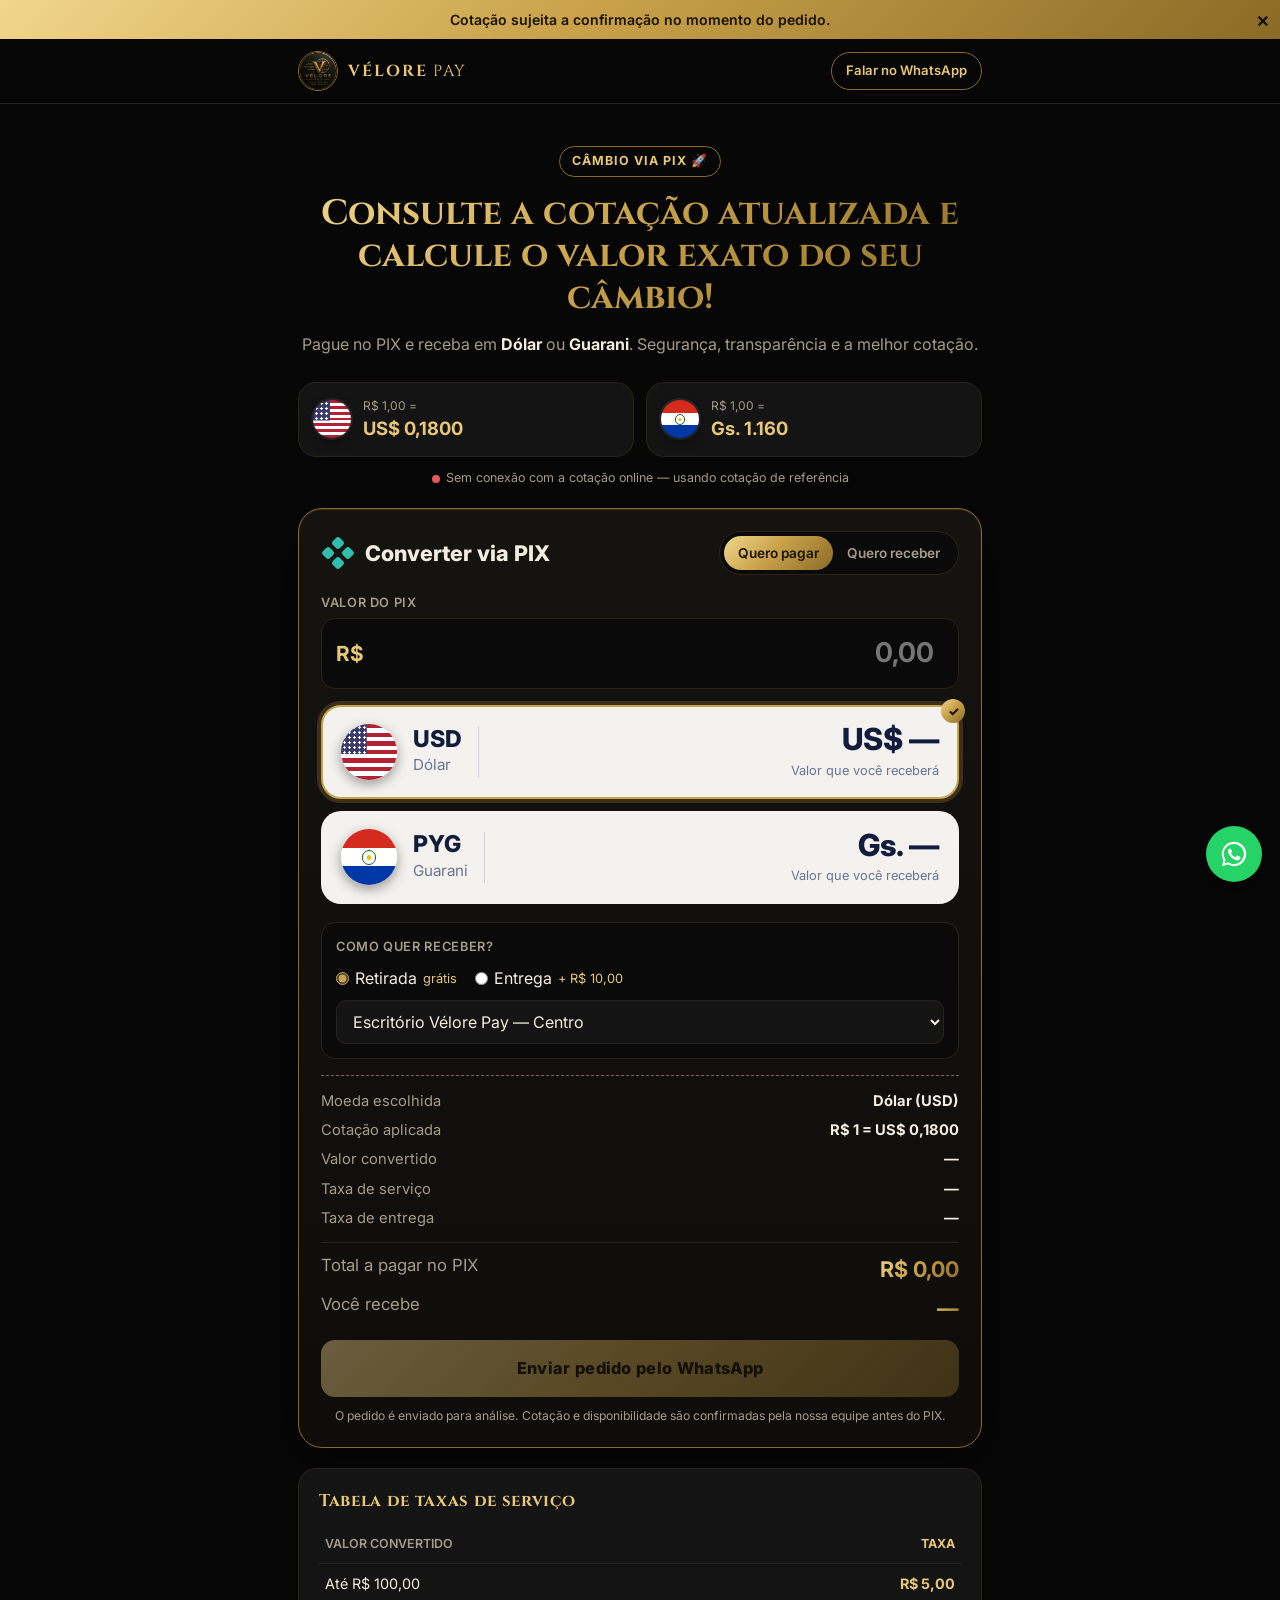
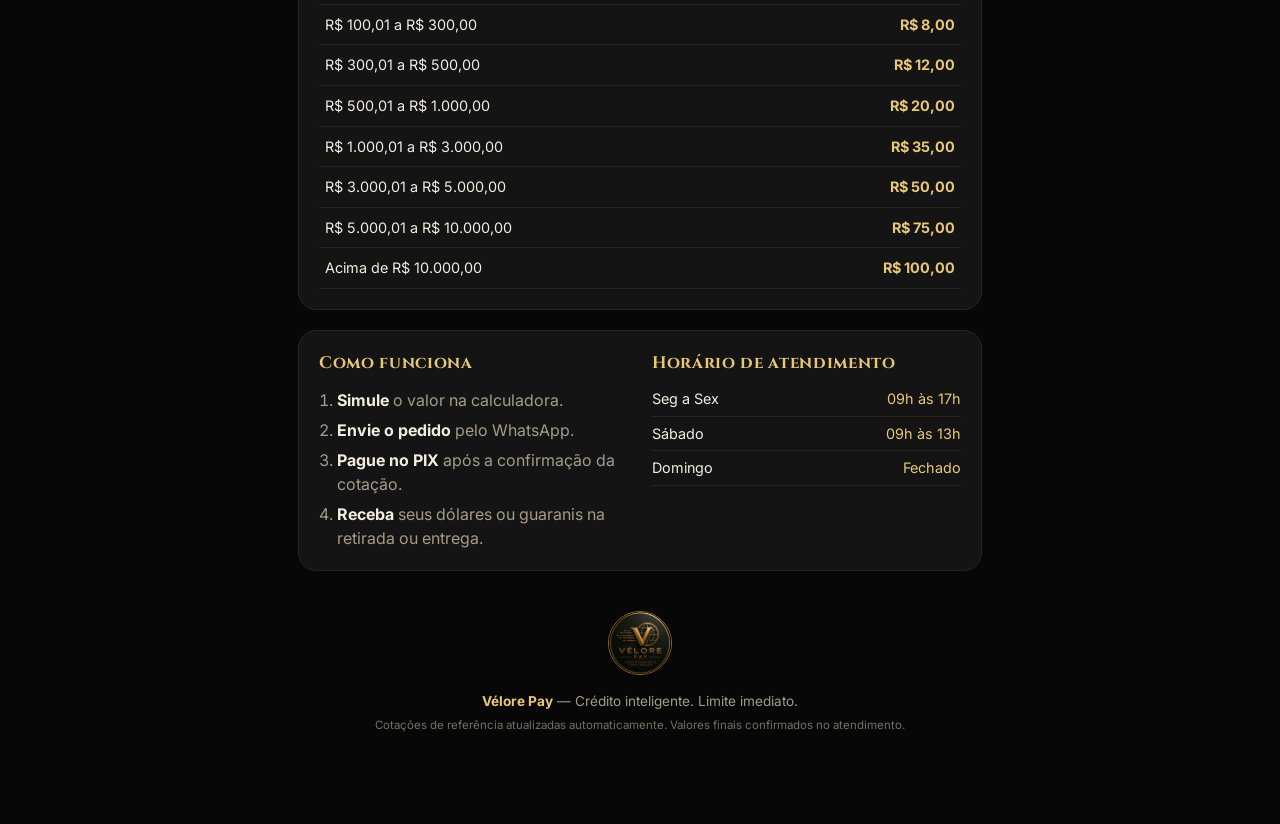
==== index.html @ 11ceb11f "Site Vélore Pay: calculadora de câmbio via PIX (USD/PYG) com pedido pelo WhatsApp Co-Authored-By: Cl" ====
<!DOCTYPE html>
<html lang="pt-BR">
<head>
  <meta charset="UTF-8" />
  <meta name="viewport" content="width=device-width, initial-scale=1.0" />
  <title>Vélore Pay — Câmbio via PIX | Dólar e Guarani</title>
  <meta name="description" content="Consulte a cotação atualizada e calcule o valor exato do seu câmbio via PIX. Dólar (USD) e Guarani (PYG)." />
  <meta name="theme-color" content="#0a0a0a" />
  <meta property="og:title" content="Vélore Pay — Câmbio via PIX" />
  <meta property="og:description" content="Consulte a cotação atualizada e calcule o valor exato do seu câmbio!" />
  <meta property="og:image" content="assets/logo.jpg" />
  <link rel="icon" href="assets/icon-180.png" />
  <link rel="apple-touch-icon" href="assets/icon-180.png" />
  <link rel="preconnect" href="https://fonts.googleapis.com" />
  <link rel="preconnect" href="https://fonts.gstatic.com" crossorigin />
  <link href="https://fonts.googleapis.com/css2?family=Cinzel:wght@500;700&family=Inter:wght@400;500;600;700;800&display=swap" rel="stylesheet" />
  <link rel="stylesheet" href="styles.css" />
</head>
<body>
  <div id="aviso" class="aviso" hidden>
    <span id="avisoTexto"></span>
    <button class="aviso-x" aria-label="Fechar aviso" onclick="this.parentElement.hidden=true">×</button>
  </div>

  <header class="topo">
    <div class="wrap topo-in">
      <a class="marca" href="#">
        <img src="assets/logo.jpg" alt="Vélore Pay" />
        <span><strong>VÉLORE</strong> PAY</span>
      </a>
      <a class="btn-zap-mini" id="zapTopo" target="_blank" rel="noopener">Falar no WhatsApp</a>
    </div>
  </header>

  <main class="wrap">
    <section class="hero">
      <span class="tag">Câmbio via PIX 🚀</span>
      <h1>Consulte a cotação atualizada e calcule o valor exato do seu câmbio!</h1>
      <p>Pague no PIX e receba em <b>Dólar</b> ou <b>Guarani</b>. Segurança, transparência e a melhor cotação.</p>
    </section>

    <!-- COTAÇÃO DO DIA -->
    <section class="cotacoes">
      <div class="cot" data-moeda="USD">
        <div class="bandeira us"></div>
        <div>
          <small>R$ 1,00 =</small>
          <strong id="cotUSD">—</strong>
        </div>
      </div>
      <div class="cot" data-moeda="PYG">
        <div class="bandeira py"></div>
        <div>
          <small>R$ 1,00 =</small>
          <strong id="cotPYG">—</strong>
        </div>
      </div>
      <p class="atualizado"><span class="ponto" id="pontoStatus"></span><span id="statusCot">Buscando cotação…</span></p>
    </section>

    <!-- CALCULADORA -->
    <section class="calc">
      <div class="calc-head">
        <div class="pix-title">
          <svg viewBox="0 0 48 48" aria-hidden="true"><g fill="currentColor"><rect x="17" y="3" width="14" height="14" rx="4" transform="rotate(45 24 10)"/><rect x="31" y="17" width="14" height="14" rx="4" transform="rotate(45 38 24)"/><rect x="17" y="31" width="14" height="14" rx="4" transform="rotate(45 24 38)"/><rect x="3" y="17" width="14" height="14" rx="4" transform="rotate(45 10 24)"/></g></svg>
          <h2>Converter via PIX</h2>
        </div>
        <div class="modo" role="tablist">
          <button class="ativo" data-modo="pagar" role="tab">Quero pagar</button>
          <button data-modo="receber" role="tab">Quero receber</button>
        </div>
      </div>

      <!-- modo pagar: digita R$ -->
      <label class="campo" id="campoPagar">
        <span>Valor do PIX</span>
        <div class="input-moeda">
          <em>R$</em>
          <input id="valorBRL" inputmode="decimal" placeholder="0,00" autocomplete="off" />
        </div>
      </label>

      <!-- modo receber: escolhe moeda e digita valor estrangeiro -->
      <div class="campo" id="campoReceber" hidden>
        <span>Quanto você quer receber</span>
        <div class="input-moeda">
          <select id="moedaReceber" aria-label="Moeda">
            <option value="USD">US$</option>
            <option value="PYG">Gs.</option>
          </select>
          <input id="valorEstrangeiro" inputmode="decimal" placeholder="0" autocomplete="off" />
        </div>
        <small class="dica" id="dicaMultiplo"></small>
      </div>

      <div class="cards" id="cards">
        <button class="card-moeda selecionado" data-moeda="USD">
          <div class="bandeira us"></div>
          <div class="cm-nome"><b>USD</b><span>Dólar</span></div>
          <div class="cm-valor"><b id="outUSD">US$ —</b><span id="lblUSD">Valor que você receberá</span></div>
        </button>
        <button class="card-moeda" data-moeda="PYG">
          <div class="bandeira py"></div>
          <div class="cm-nome"><b>PYG</b><span>Guarani</span></div>
          <div class="cm-valor"><b id="outPYG">Gs. —</b><span id="lblPYG">Valor que você receberá</span></div>
        </button>
      </div>

      <div class="entrega">
        <span class="rot">Como quer receber?</span>
        <div class="opcoes">
          <label><input type="radio" name="entrega" value="retirada" checked /> Retirada <em>grátis</em></label>
          <label><input type="radio" name="entrega" value="entrega" /> Entrega <em id="lblTaxaEntrega"></em></label>
        </div>
        <select id="pontoRetirada" aria-label="Ponto de retirada"></select>
        <input id="endereco" placeholder="Endereço para entrega" hidden />
      </div>

      <div class="resumo" id="resumo">
        <div><span>Moeda escolhida</span><b id="rMoeda">—</b></div>
        <div><span>Cotação aplicada</span><b id="rCot">—</b></div>
        <div><span>Valor convertido</span><b id="rConv">—</b></div>
        <div><span>Taxa de serviço</span><b id="rTaxa">—</b></div>
        <div><span>Taxa de entrega</span><b id="rEnt">—</b></div>
        <div class="total"><span>Total a pagar no PIX</span><b id="rTotal">R$ 0,00</b></div>
        <div class="total receber"><span>Você recebe</span><b id="rRecebe">—</b></div>
      </div>

      <button class="btn-pedido" id="btnPedido" disabled>Enviar pedido pelo WhatsApp</button>
      <p class="obs">O pedido é enviado para análise. Cotação e disponibilidade são confirmadas pela nossa equipe antes do PIX.</p>
    </section>

    <!-- TAXAS -->
    <section class="bloco">
      <h3>Tabela de taxas de serviço</h3>
      <table class="tabela" id="tabelaTaxas"><thead><tr><th>Valor convertido</th><th>Taxa</th></tr></thead><tbody></tbody></table>
    </section>

    <section class="bloco duas">
      <div>
        <h3>Como funciona</h3>
        <ol class="passos">
          <li><b>Simule</b> o valor na calculadora.</li>
          <li><b>Envie o pedido</b> pelo WhatsApp.</li>
          <li><b>Pague no PIX</b> após a confirmação da cotação.</li>
          <li><b>Receba</b> seus dólares ou guaranis na retirada ou entrega.</li>
        </ol>
      </div>
      <div>
        <h3>Horário de atendimento</h3>
        <ul class="horarios" id="horarios"></ul>
      </div>
    </section>
  </main>

  <footer class="rodape">
    <img src="assets/logo.jpg" alt="" />
    <p><strong>Vélore Pay</strong> — <span id="slogan"></span></p>
    <p class="mini">Cotações de referência atualizadas automaticamente. Valores finais confirmados no atendimento.</p>
  </footer>

  <a class="zap-flutuante" id="zapFlut" target="_blank" rel="noopener" aria-label="WhatsApp">
    <svg viewBox="0 0 32 32"><path fill="currentColor" d="M16 3a13 13 0 0 0-11.2 19.6L3 29l6.6-1.7A13 13 0 1 0 16 3zm0 23.7c-2 0-4-.6-5.7-1.6l-.4-.2-3.9 1 1-3.8-.3-.4A10.7 10.7 0 1 1 16 26.7zm5.9-8c-.3-.2-1.9-1-2.2-1-.3-.2-.5-.2-.7.1l-1 1.3c-.2.2-.4.2-.7.1a8.8 8.8 0 0 1-4.4-3.8c-.3-.6.3-.5 1-1.7.1-.2 0-.4 0-.5l-1-2.4c-.3-.6-.5-.5-.7-.5h-.6c-.2 0-.6 0-.9.4-.3.3-1.1 1.1-1.1 2.7s1.2 3.2 1.3 3.4c.2.2 2.3 3.5 5.6 5 2.1.9 2.9 1 4 .8.6-.1 1.9-.8 2.2-1.5.3-.8.3-1.4.2-1.5l-.5-.3z"/></svg>
  </a>

  <!-- MODAL PEDIDO -->
  <div class="modal" id="modal" hidden>
    <div class="modal-box">
      <h3>Confirmar pedido</h3>
      <p class="aviso-modal">⚠️ O pedido é enviado para análise. A cotação e a disponibilidade só são garantidas após a confirmação da nossa equipe.</p>
      <label class="campo"><span>Seu nome</span><input id="nomeCliente" placeholder="Nome completo" /></label>
      <div class="modal-acoes">
        <button class="btn-sec" id="btnCancelar">Cancelar</button>
        <button class="btn-pedido" id="btnConfirmar">Enviar no WhatsApp</button>
      </div>
    </div>
  </div>

  <script src="config.js"></script>
  <script src="app.js"></script>
</body>
</html>
---- styles.css ----
[hidden]{display:none!important}
:root{
  --bg:#070707;--bg2:#0f0f0f;--card:#141414;--line:#2a2418;
  --gold:#c9a24a;--gold2:#e8c877;--gold3:#8a6a26;
  --txt:#f3ede0;--muted:#a59c88;--ok:#3ccf8e;--err:#e05a5a;
  --grad:linear-gradient(135deg,#f1d68b 0%,#c9a24a 45%,#8a6a26 100%);
  --r:18px;
}
*{box-sizing:border-box;margin:0;padding:0}
html{scroll-behavior:smooth}
body{font-family:Inter,system-ui,sans-serif;background:var(--bg);color:var(--txt);line-height:1.5;
  background-image:radial-gradient(900px 500px at 50% -10%,rgba(201,162,74,.16),transparent 60%);min-height:100vh}
.wrap{max-width:720px;margin:0 auto;padding:0 18px}
button{font:inherit;cursor:pointer}
input,select{font:inherit}

.aviso{background:var(--grad);color:#1a1205;font-weight:600;font-size:.88rem;text-align:center;padding:9px 40px;position:relative}
.aviso-x{position:absolute;right:10px;top:50%;transform:translateY(-50%);background:none;border:0;font-size:1.3rem;color:#1a1205}

.topo{position:sticky;top:0;z-index:20;background:rgba(7,7,7,.82);backdrop-filter:blur(10px);border-bottom:1px solid var(--line)}
.topo-in{display:flex;align-items:center;justify-content:space-between;height:64px}
.marca{display:flex;align-items:center;gap:10px;color:var(--gold2);text-decoration:none;font-family:Cinzel,serif;letter-spacing:.12em;font-size:1rem}
.marca img{width:40px;height:40px;border-radius:50%;border:1px solid var(--gold3)}
.btn-zap-mini{font-size:.82rem;font-weight:600;color:var(--gold2);border:1px solid var(--gold3);padding:8px 14px;border-radius:999px;text-decoration:none}
.btn-zap-mini:hover{background:rgba(201,162,74,.1)}

.hero{text-align:center;padding:42px 0 26px}
.tag{display:inline-block;font-size:.78rem;font-weight:700;letter-spacing:.08em;text-transform:uppercase;color:var(--gold2);border:1px solid var(--gold3);border-radius:999px;padding:5px 12px;margin-bottom:16px}
.hero h1{font-family:Cinzel,serif;font-weight:700;font-size:clamp(1.45rem,4.6vw,2.2rem);line-height:1.2;
  background:var(--grad);-webkit-background-clip:text;background-clip:text;color:transparent}
.hero p{color:var(--muted);margin-top:12px}
.hero b{color:var(--txt)}

.cotacoes{display:grid;grid-template-columns:1fr 1fr;gap:12px;margin-bottom:20px}
.cot{display:flex;align-items:center;gap:12px;background:var(--card);border:1px solid var(--line);border-radius:var(--r);padding:14px}
.cot small{color:var(--muted);font-size:.75rem;display:block}
.cot strong{font-size:1.15rem;color:var(--gold2)}
.cot .bandeira{width:38px;height:38px}
.atualizado{grid-column:1/-1;text-align:center;font-size:.78rem;color:var(--muted);display:flex;align-items:center;justify-content:center;gap:6px}
.ponto{width:8px;height:8px;border-radius:50%;background:var(--muted)}
.ponto.ok{background:var(--ok);box-shadow:0 0 8px var(--ok)}
.ponto.err{background:var(--err)}

/* bandeiras desenhadas em CSS */
.bandeira{flex:none;width:56px;height:56px;border-radius:50%;overflow:hidden;box-shadow:0 0 0 2px rgba(255,255,255,.08),0 4px 12px rgba(0,0,0,.4)}
.bandeira.us{background:
  linear-gradient(#3c3b6e,#3c3b6e) 0 0/46% 54% no-repeat,
  repeating-linear-gradient(#b22234 0 7.69%,#fff 7.69% 15.38%)}
.bandeira.us::before{content:"";display:block;width:46%;height:54%;
  background-image:radial-gradient(#fff 1px,transparent 1.3px);background-size:5px 5px;background-position:1px 1px}
.bandeira.py{background:linear-gradient(#d52b1e 0 33.3%,#fff 33.3% 66.6%,#0038a8 66.6%);position:relative}
.bandeira.py::after{content:"";position:absolute;inset:0;margin:auto;width:22%;height:22%;border-radius:50%;border:1.5px solid #1d5e2c;background:radial-gradient(#f5c400 25%,transparent 30%)}

.calc{background:linear-gradient(180deg,#151310,#0e0d0b);border:1px solid var(--gold3);border-radius:24px;padding:22px;box-shadow:0 20px 60px rgba(0,0,0,.5),inset 0 1px 0 rgba(232,200,119,.15)}
.calc-head{display:flex;flex-wrap:wrap;gap:14px;align-items:center;justify-content:space-between;margin-bottom:18px}
.pix-title{display:flex;align-items:center;gap:10px}
.pix-title svg{width:34px;height:34px;color:#32bcad}
.pix-title h2{font-size:1.35rem;font-weight:800}
.modo{display:flex;background:#0a0a0a;border:1px solid var(--line);border-radius:999px;padding:4px}
.modo button{border:0;background:none;color:var(--muted);padding:7px 14px;border-radius:999px;font-size:.85rem;font-weight:600}
.modo button.ativo{background:var(--grad);color:#1a1205}

.campo{display:block;margin-bottom:16px}
.campo>span{display:block;font-size:.8rem;color:var(--muted);margin-bottom:6px;font-weight:600;text-transform:uppercase;letter-spacing:.05em}
.input-moeda{display:flex;align-items:center;background:#0a0a0a;border:1.5px solid var(--line);border-radius:14px;padding:0 14px;transition:border-color .2s}
.input-moeda:focus-within{border-color:var(--gold)}
.input-moeda em,.input-moeda select{font-style:normal;color:var(--gold2);font-weight:700;font-size:1.3rem;background:none;border:0;outline:0}
.input-moeda select option{background:#111}
.input-moeda input{flex:1;min-width:0;background:none;border:0;outline:0;color:var(--txt);font-size:1.7rem;font-weight:700;padding:14px 10px;text-align:right}
.campo input:not(.input-moeda input){width:100%;background:#0a0a0a;border:1.5px solid var(--line);border-radius:12px;color:var(--txt);padding:12px 14px;outline:0}
.campo input:not(.input-moeda input):focus{border-color:var(--gold)}
.dica{display:block;margin-top:6px;color:var(--gold2);font-size:.78rem;min-height:1em}

.cards{display:grid;gap:12px;margin-bottom:18px}
.card-moeda{display:grid;grid-template-columns:auto auto 1fr;align-items:center;gap:16px;text-align:left;background:#f4f2ee;color:#121c3d;border:2px solid transparent;border-radius:20px;padding:16px 18px;transition:transform .15s,border-color .2s,box-shadow .2s;position:relative}
.card-moeda:hover{transform:translateY(-1px)}
.card-moeda.selecionado{border-color:var(--gold);box-shadow:0 0 0 4px rgba(201,162,74,.22)}
.card-moeda.selecionado::after{content:"✓";position:absolute;top:-8px;right:-8px;width:24px;height:24px;border-radius:50%;background:var(--grad);color:#1a1205;font-weight:800;font-size:.8rem;display:grid;place-items:center}
.cm-nome{padding-right:16px;border-right:1.5px solid #cfd4e2}
.cm-nome b{display:block;font-size:1.45rem;font-weight:800;line-height:1.1}
.cm-nome span{color:#6a7593;font-size:.95rem}
.cm-valor{text-align:right;min-width:0}
.cm-valor b{display:block;font-size:clamp(1.25rem,5vw,1.9rem);font-weight:800;line-height:1.1;overflow-wrap:anywhere}
.cm-valor span{color:#6a7593;font-size:.8rem}

.entrega{background:#0a0a0a;border:1px solid var(--line);border-radius:14px;padding:14px;margin-bottom:16px;display:grid;gap:10px}
.entrega .rot{font-size:.8rem;color:var(--muted);font-weight:600;text-transform:uppercase;letter-spacing:.05em}
.opcoes{display:flex;gap:18px;flex-wrap:wrap}
.opcoes label{display:flex;align-items:center;gap:6px;cursor:pointer}
.opcoes em{font-style:normal;white-space:nowrap;color:var(--gold2);font-size:.8rem}
.opcoes input{accent-color:var(--gold)}
.entrega select,.entrega input{width:100%;background:#141414;border:1px solid var(--line);border-radius:10px;color:var(--txt);padding:10px 12px;outline:0}

.resumo{border-top:1px dashed var(--gold3);padding-top:14px;display:grid;gap:7px;margin-bottom:16px}
.resumo div{display:flex;justify-content:space-between;gap:10px;font-size:.92rem}
.resumo span{color:var(--muted)}
.resumo .total{margin-top:6px;padding-top:10px;border-top:1px solid var(--line);font-size:1.05rem}
.resumo .total b{font-size:1.35rem;background:var(--grad);-webkit-background-clip:text;background-clip:text;color:transparent}
.resumo .receber{border-top:0;margin-top:0;padding-top:0}

.btn-pedido{width:100%;border:0;border-radius:14px;padding:16px;background:var(--grad);color:#1a1205;font-weight:800;font-size:1.02rem;letter-spacing:.02em;box-shadow:0 10px 28px rgba(201,162,74,.25);transition:filter .2s,opacity .2s}
.btn-pedido:hover:not(:disabled){filter:brightness(1.08)}
.btn-pedido:disabled{opacity:.4;cursor:not-allowed;box-shadow:none}
.obs{font-size:.76rem;color:var(--muted);text-align:center;margin-top:10px}

.bloco{background:var(--card);border:1px solid var(--line);border-radius:var(--r);padding:20px;margin-top:20px}
.bloco h3{font-family:Cinzel,serif;color:var(--gold2);font-size:1.05rem;margin-bottom:12px;letter-spacing:.04em}
.bloco.duas{display:grid;grid-template-columns:1fr 1fr;gap:24px}
.tabela{width:100%;border-collapse:collapse;font-size:.9rem}
.tabela th,.tabela td{padding:9px 6px;border-bottom:1px solid var(--line);text-align:left}
.tabela th{color:var(--muted);font-weight:600;font-size:.78rem;text-transform:uppercase}
.tabela td:last-child,.tabela th:last-child{text-align:right;color:var(--gold2);font-weight:700}
.passos{padding-left:18px;display:grid;gap:6px;color:var(--muted)}
.passos b{color:var(--txt)}
.horarios{list-style:none;display:grid;gap:6px}
.horarios li{display:flex;justify-content:space-between;border-bottom:1px solid var(--line);padding-bottom:6px;font-size:.9rem}
.horarios li span:last-child{color:var(--gold2)}

.rodape{text-align:center;padding:40px 18px 90px;color:var(--muted);font-size:.85rem}
.rodape img{width:64px;border-radius:50%;margin-bottom:10px;border:1px solid var(--gold3)}
.rodape strong{color:var(--gold2)}
.rodape .mini{font-size:.72rem;margin-top:6px;opacity:.7}

.zap-flutuante{position:fixed;right:18px;bottom:18px;width:56px;height:56px;border-radius:50%;background:#25d366;color:#fff;display:grid;place-items:center;box-shadow:0 8px 24px rgba(0,0,0,.45);z-index:30}
.zap-flutuante svg{width:30px}

.modal{position:fixed;inset:0;background:rgba(0,0,0,.75);display:grid;place-items:center;z-index:50;padding:18px}
.modal[hidden]{display:none}
.modal-box{background:#121110;border:1px solid var(--gold3);border-radius:20px;padding:22px;max-width:420px;width:100%}
.modal-box h3{font-family:Cinzel,serif;color:var(--gold2);margin-bottom:10px}
.aviso-modal{font-size:.85rem;color:var(--muted);background:#0a0a0a;border-left:3px solid var(--gold);padding:10px;border-radius:8px;margin-bottom:14px}
.modal-acoes{display:grid;grid-template-columns:1fr 2fr;gap:10px}
.btn-sec{border:1px solid var(--line);background:none;color:var(--txt);border-radius:14px}

@media (max-width:560px){
  .bloco.duas{grid-template-columns:1fr}
  .card-moeda{grid-template-columns:auto 1fr;gap:12px}
  .cm-nome{border-right:0;padding-right:0}
  .cm-valor{grid-column:1/-1;text-align:left;border-top:1.5px solid #cfd4e2;padding-top:10px}
  .bandeira{width:46px;height:46px}
}
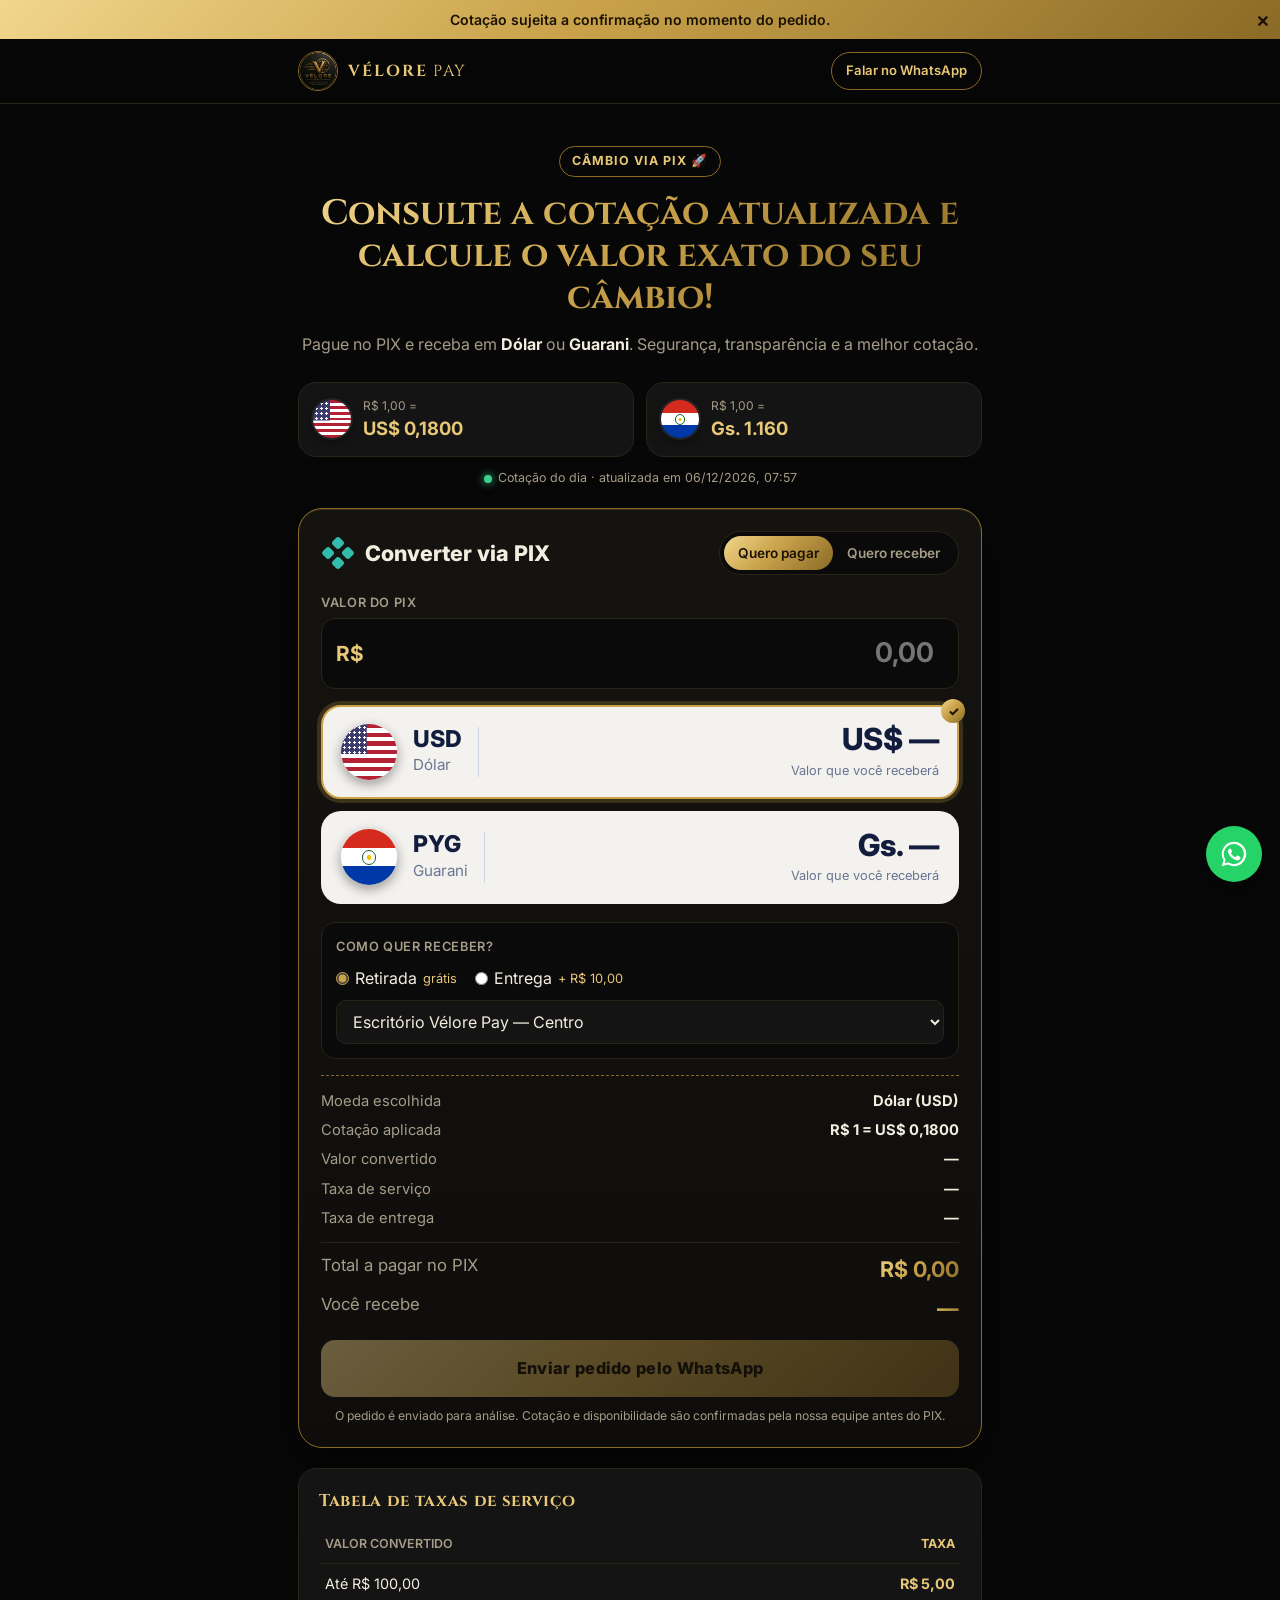
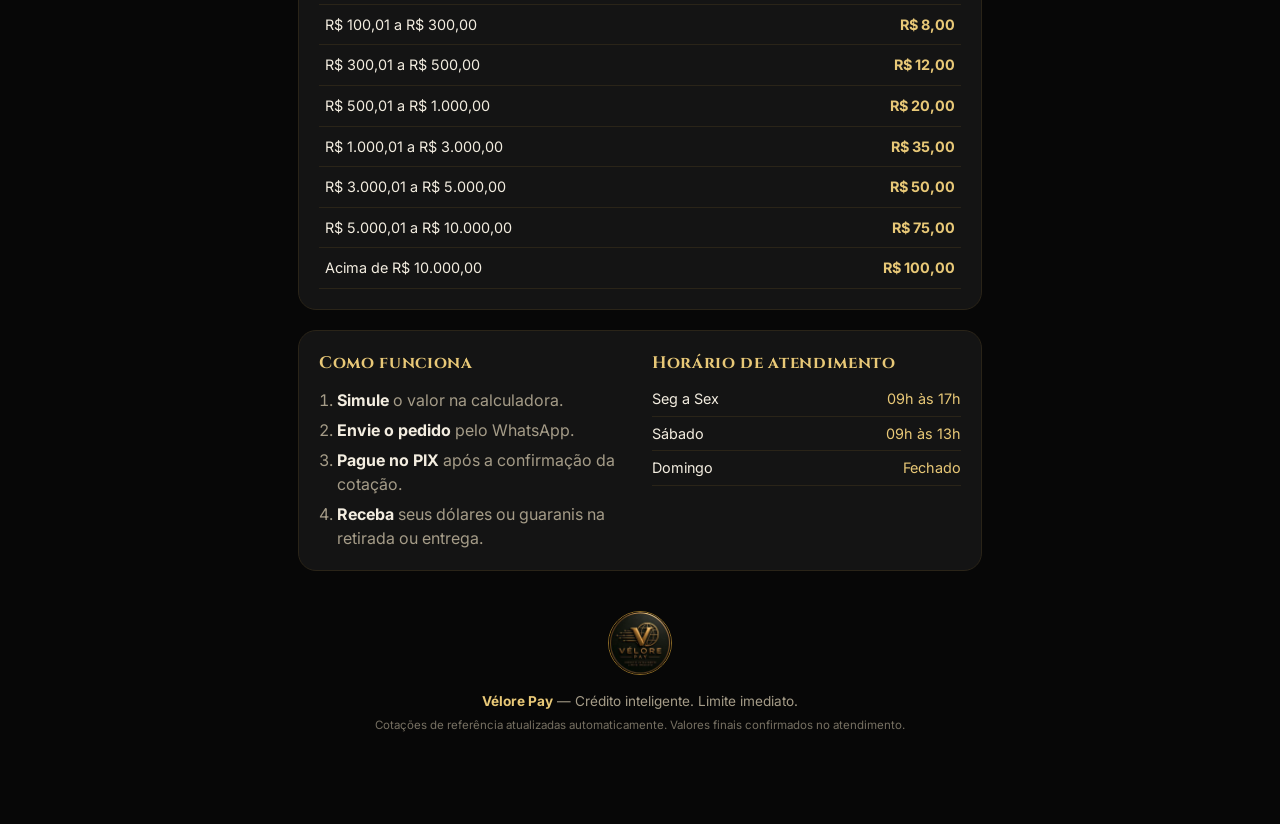
==== commit 57008e9a: "Otimiza imagens Co-Authored-By: Claude Opus 5.5 <noreply@anthropic.com> Claude-Session: https://clau" ====
--- a/index.html
+++ b/index.html
@@ -9,8 +9,8 @@
   <meta property="og:title" content="Vélore Pay — Câmbio via PIX" />
   <meta property="og:description" content="Consulte a cotação atualizada e calcule o valor exato do seu câmbio!" />
   <meta property="og:image" content="assets/logo.jpg" />
-  <link rel="icon" href="assets/icon-180.png" />
-  <link rel="apple-touch-icon" href="assets/icon-180.png" />
+  <link rel="icon" href="assets/icon.png" />
+  <link rel="apple-touch-icon" href="assets/icon.png" />
   <link rel="preconnect" href="https://fonts.googleapis.com" />
   <link rel="preconnect" href="https://fonts.gstatic.com" crossorigin />
   <link href="https://fonts.googleapis.com/css2?family=Cinzel:wght@500;700&family=Inter:wght@400;500;600;700;800&display=swap" rel="stylesheet" />
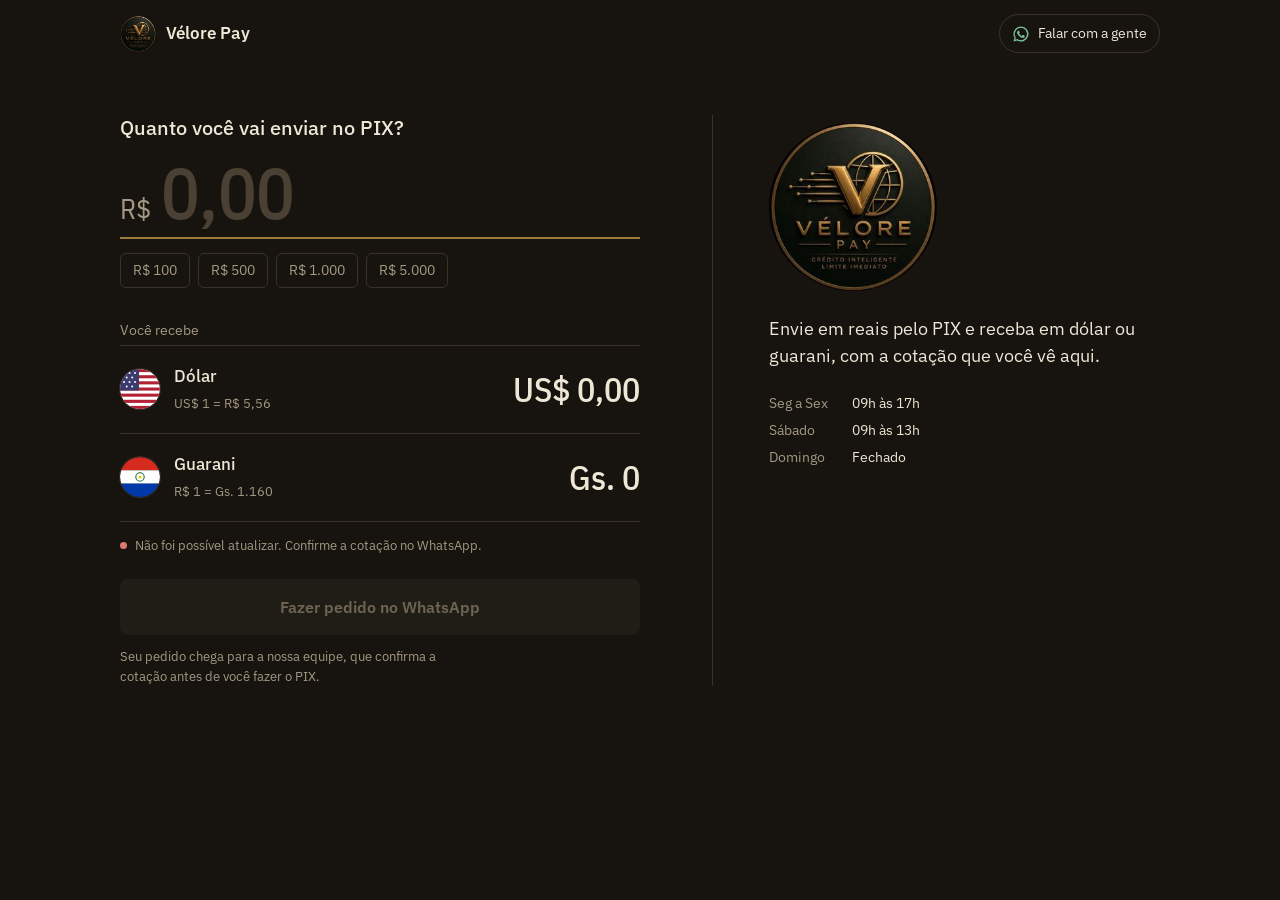
==== commit b2990659: "Simplifica para conversão direta PIX → dólar/guarani e refaz UI do site e do painel Co-Authored-By: " ====
--- a/index.html
+++ b/index.html
@@ -2,178 +2,106 @@
 <html lang="pt-BR">
 <head>
   <meta charset="UTF-8" />
-  <meta name="viewport" content="width=device-width, initial-scale=1.0" />
-  <title>Vélore Pay — Câmbio via PIX | Dólar e Guarani</title>
-  <meta name="description" content="Consulte a cotação atualizada e calcule o valor exato do seu câmbio via PIX. Dólar (USD) e Guarani (PYG)." />
-  <meta name="theme-color" content="#0a0a0a" />
+  <meta name="viewport" content="width=device-width, initial-scale=1, viewport-fit=cover" />
+  <title>Vélore Pay — Câmbio via PIX</title>
+  <meta name="description" content="Digite quanto vai enviar no PIX e veja na hora quanto recebe em dólar e em guarani." />
+  <meta name="theme-color" content="#17140F" />
   <meta property="og:title" content="Vélore Pay — Câmbio via PIX" />
-  <meta property="og:description" content="Consulte a cotação atualizada e calcule o valor exato do seu câmbio!" />
+  <meta property="og:description" content="Consulte a cotação de hoje e calcule seu câmbio em dólar e guarani." />
   <meta property="og:image" content="assets/logo.jpg" />
-  <link rel="icon" href="assets/icon.png" />
-  <link rel="apple-touch-icon" href="assets/icon.png" />
+  <link rel="icon" href="assets/logo.jpg" />
+  <link rel="apple-touch-icon" href="assets/logo.jpg" />
   <link rel="preconnect" href="https://fonts.googleapis.com" />
   <link rel="preconnect" href="https://fonts.gstatic.com" crossorigin />
-  <link href="https://fonts.googleapis.com/css2?family=Cinzel:wght@500;700&family=Inter:wght@400;500;600;700;800&display=swap" rel="stylesheet" />
+  <link href="https://fonts.googleapis.com/css2?family=IBM+Plex+Sans+Condensed:wght@400;500;600&family=IBM+Plex+Sans:wght@400;500;600&display=swap" rel="stylesheet" />
   <link rel="stylesheet" href="styles.css" />
 </head>
 <body>
-  <div id="aviso" class="aviso" hidden>
-    <span id="avisoTexto"></span>
-    <button class="aviso-x" aria-label="Fechar aviso" onclick="this.parentElement.hidden=true">×</button>
-  </div>
-
-  <header class="topo">
-    <div class="wrap topo-in">
-      <a class="marca" href="#">
-        <img src="assets/logo.jpg" alt="Vélore Pay" />
-        <span><strong>VÉLORE</strong> PAY</span>
-      </a>
-      <a class="btn-zap-mini" id="zapTopo" target="_blank" rel="noopener">Falar no WhatsApp</a>
-    </div>
+  <header class="barra">
+    <a class="marca" href="./" aria-label="Vélore Pay">
+      <img src="assets/logo.jpg" alt="" width="36" height="36" />
+      <span>Vélore Pay</span>
+    </a>
+    <a class="falar" id="linkZap" target="_blank" rel="noopener">
+      <svg viewBox="0 0 24 24" aria-hidden="true"><path fill="currentColor" d="M12 2a10 10 0 0 0-8.6 15.1L2 22l5-1.3A10 10 0 1 0 12 2Zm0 18.2c-1.6 0-3.1-.4-4.4-1.2l-.3-.2-3 .8.8-2.9-.2-.3A8.2 8.2 0 1 1 12 20.2Zm4.5-6.1c-.2-.1-1.5-.7-1.7-.8-.2-.1-.4-.1-.6.1l-.8 1c-.1.2-.3.2-.5.1a6.7 6.7 0 0 1-3.3-2.9c-.3-.4.2-.4.7-1.3.1-.2 0-.3 0-.4l-.8-1.8c-.2-.5-.4-.4-.6-.4h-.5a.9.9 0 0 0-.7.3 2.8 2.8 0 0 0-.9 2.1c0 1.2.9 2.4 1 2.6.1.2 1.8 2.7 4.3 3.8 1.6.7 2.2.7 3 .6.5-.1 1.5-.6 1.7-1.2.2-.6.2-1.1.1-1.2l-.4-.2Z"/></svg>
+      <span>Falar com a gente</span>
+    </a>
   </header>
 
-  <main class="wrap">
-    <section class="hero">
-      <span class="tag">Câmbio via PIX 🚀</span>
-      <h1>Consulte a cotação atualizada e calcule o valor exato do seu câmbio!</h1>
-      <p>Pague no PIX e receba em <b>Dólar</b> ou <b>Guarani</b>. Segurança, transparência e a melhor cotação.</p>
+  <p class="aviso" id="aviso" hidden></p>
+
+  <main class="pagina">
+    <section class="conversor" aria-labelledby="titulo">
+      <h1 id="titulo">Quanto você vai enviar no PIX?</h1>
+
+      <label class="valor" for="valorBRL">
+        <span class="moeda-sigla">R$</span>
+        <input id="valorBRL" inputmode="decimal" autocomplete="off" placeholder="0,00" aria-describedby="atalhos" />
+      </label>
+      <div class="atalhos" id="atalhos" role="group" aria-label="Valores rápidos">
+        <button type="button" data-v="100">100</button>
+        <button type="button" data-v="500">500</button>
+        <button type="button" data-v="1000">1.000</button>
+        <button type="button" data-v="5000">5.000</button>
+      </div>
+
+      <p class="recebe-rotulo">Você recebe</p>
+      <ul class="resultados">
+        <li class="linha" data-moeda="usd">
+          <svg class="bandeira" viewBox="0 0 40 40" aria-hidden="true">
+            <clipPath id="cUS"><circle cx="20" cy="20" r="20"/></clipPath>
+            <g clip-path="url(#cUS)">
+              <rect width="40" height="40" fill="#fff"/>
+              <g fill="#B22234"><rect y="0" width="40" height="3.1"/><rect y="6.2" width="40" height="3.1"/><rect y="12.3" width="40" height="3.1"/><rect y="18.5" width="40" height="3.1"/><rect y="24.6" width="40" height="3.1"/><rect y="30.8" width="40" height="3.1"/><rect y="36.9" width="40" height="3.1"/></g>
+              <rect width="19" height="21.5" fill="#3C3B6E"/>
+              <g fill="#fff"><circle cx="4" cy="4" r="1"/><circle cx="9.5" cy="4" r="1"/><circle cx="15" cy="4" r="1"/><circle cx="6.7" cy="8.5" r="1"/><circle cx="12.2" cy="8.5" r="1"/><circle cx="4" cy="13" r="1"/><circle cx="9.5" cy="13" r="1"/><circle cx="15" cy="13" r="1"/><circle cx="6.7" cy="17.5" r="1"/><circle cx="12.2" cy="17.5" r="1"/></g>
+            </g>
+          </svg>
+          <div class="nome"><strong>Dólar</strong><span id="taxaUSD">US$ 1 = R$ —</span></div>
+          <output class="montante" id="outUSD" for="valorBRL">US$ 0,00</output>
+        </li>
+        <li class="linha" data-moeda="pyg">
+          <svg class="bandeira" viewBox="0 0 40 40" aria-hidden="true">
+            <clipPath id="cPY"><circle cx="20" cy="20" r="20"/></clipPath>
+            <g clip-path="url(#cPY)">
+              <rect width="40" height="13.4" fill="#D52B1E"/><rect y="13.3" width="40" height="13.4" fill="#fff"/><rect y="26.6" width="40" height="13.4" fill="#0038A8"/>
+              <circle cx="20" cy="20" r="4.2" fill="none" stroke="#1B6B3A" stroke-width="1.1"/><circle cx="20" cy="20" r="1.6" fill="#F2C200"/>
+            </g>
+          </svg>
+          <div class="nome"><strong>Guarani</strong><span id="taxaPYG">R$ 1 = Gs. —</span></div>
+          <output class="montante" id="outPYG" for="valorBRL">Gs. 0</output>
+        </li>
+      </ul>
+
+      <p class="atualizacao"><span class="ponto" id="ponto"></span><span id="status">Carregando a cotação de hoje</span></p>
+
+      <button class="acao" id="btnPedido" type="button" disabled>Fazer pedido no WhatsApp</button>
+      <p class="nota">Seu pedido chega para a nossa equipe, que confirma a cotação antes de você fazer o PIX.</p>
     </section>
 
-    <!-- COTAÇÃO DO DIA -->
-    <section class="cotacoes">
-      <div class="cot" data-moeda="USD">
-        <div class="bandeira us"></div>
-        <div>
-          <small>R$ 1,00 =</small>
-          <strong id="cotUSD">—</strong>
-        </div>
-      </div>
-      <div class="cot" data-moeda="PYG">
-        <div class="bandeira py"></div>
-        <div>
-          <small>R$ 1,00 =</small>
-          <strong id="cotPYG">—</strong>
-        </div>
-      </div>
-      <p class="atualizado"><span class="ponto" id="pontoStatus"></span><span id="statusCot">Buscando cotação…</span></p>
-    </section>
-
-    <!-- CALCULADORA -->
-    <section class="calc">
-      <div class="calc-head">
-        <div class="pix-title">
-          <svg viewBox="0 0 48 48" aria-hidden="true"><g fill="currentColor"><rect x="17" y="3" width="14" height="14" rx="4" transform="rotate(45 24 10)"/><rect x="31" y="17" width="14" height="14" rx="4" transform="rotate(45 38 24)"/><rect x="17" y="31" width="14" height="14" rx="4" transform="rotate(45 24 38)"/><rect x="3" y="17" width="14" height="14" rx="4" transform="rotate(45 10 24)"/></g></svg>
-          <h2>Converter via PIX</h2>
-        </div>
-        <div class="modo" role="tablist">
-          <button class="ativo" data-modo="pagar" role="tab">Quero pagar</button>
-          <button data-modo="receber" role="tab">Quero receber</button>
-        </div>
-      </div>
-
-      <!-- modo pagar: digita R$ -->
-      <label class="campo" id="campoPagar">
-        <span>Valor do PIX</span>
-        <div class="input-moeda">
-          <em>R$</em>
-          <input id="valorBRL" inputmode="decimal" placeholder="0,00" autocomplete="off" />
-        </div>
-      </label>
-
-      <!-- modo receber: escolhe moeda e digita valor estrangeiro -->
-      <div class="campo" id="campoReceber" hidden>
-        <span>Quanto você quer receber</span>
-        <div class="input-moeda">
-          <select id="moedaReceber" aria-label="Moeda">
-            <option value="USD">US$</option>
-            <option value="PYG">Gs.</option>
-          </select>
-          <input id="valorEstrangeiro" inputmode="decimal" placeholder="0" autocomplete="off" />
-        </div>
-        <small class="dica" id="dicaMultiplo"></small>
-      </div>
-
-      <div class="cards" id="cards">
-        <button class="card-moeda selecionado" data-moeda="USD">
-          <div class="bandeira us"></div>
-          <div class="cm-nome"><b>USD</b><span>Dólar</span></div>
-          <div class="cm-valor"><b id="outUSD">US$ —</b><span id="lblUSD">Valor que você receberá</span></div>
-        </button>
-        <button class="card-moeda" data-moeda="PYG">
-          <div class="bandeira py"></div>
-          <div class="cm-nome"><b>PYG</b><span>Guarani</span></div>
-          <div class="cm-valor"><b id="outPYG">Gs. —</b><span id="lblPYG">Valor que você receberá</span></div>
-        </button>
-      </div>
-
-      <div class="entrega">
-        <span class="rot">Como quer receber?</span>
-        <div class="opcoes">
-          <label><input type="radio" name="entrega" value="retirada" checked /> Retirada <em>grátis</em></label>
-          <label><input type="radio" name="entrega" value="entrega" /> Entrega <em id="lblTaxaEntrega"></em></label>
-        </div>
-        <select id="pontoRetirada" aria-label="Ponto de retirada"></select>
-        <input id="endereco" placeholder="Endereço para entrega" hidden />
-      </div>
-
-      <div class="resumo" id="resumo">
-        <div><span>Moeda escolhida</span><b id="rMoeda">—</b></div>
-        <div><span>Cotação aplicada</span><b id="rCot">—</b></div>
-        <div><span>Valor convertido</span><b id="rConv">—</b></div>
-        <div><span>Taxa de serviço</span><b id="rTaxa">—</b></div>
-        <div><span>Taxa de entrega</span><b id="rEnt">—</b></div>
-        <div class="total"><span>Total a pagar no PIX</span><b id="rTotal">R$ 0,00</b></div>
-        <div class="total receber"><span>Você recebe</span><b id="rRecebe">—</b></div>
-      </div>
-
-      <button class="btn-pedido" id="btnPedido" disabled>Enviar pedido pelo WhatsApp</button>
-      <p class="obs">O pedido é enviado para análise. Cotação e disponibilidade são confirmadas pela nossa equipe antes do PIX.</p>
-    </section>
-
-    <!-- TAXAS -->
-    <section class="bloco">
-      <h3>Tabela de taxas de serviço</h3>
-      <table class="tabela" id="tabelaTaxas"><thead><tr><th>Valor convertido</th><th>Taxa</th></tr></thead><tbody></tbody></table>
-    </section>
-
-    <section class="bloco duas">
-      <div>
-        <h3>Como funciona</h3>
-        <ol class="passos">
-          <li><b>Simule</b> o valor na calculadora.</li>
-          <li><b>Envie o pedido</b> pelo WhatsApp.</li>
-          <li><b>Pague no PIX</b> após a confirmação da cotação.</li>
-          <li><b>Receba</b> seus dólares ou guaranis na retirada ou entrega.</li>
-        </ol>
-      </div>
-      <div>
-        <h3>Horário de atendimento</h3>
-        <ul class="horarios" id="horarios"></ul>
-      </div>
-    </section>
+    <aside class="lado">
+      <img class="selo" src="assets/logo.jpg" alt="Vélore Pay" width="168" height="168" />
+      <p class="lema">Envie em reais pelo PIX e receba em dólar ou guarani, com a cotação que você vê aqui.</p>
+      <dl class="horarios" id="horarios"></dl>
+    </aside>
   </main>
 
-  <footer class="rodape">
-    <img src="assets/logo.jpg" alt="" />
-    <p><strong>Vélore Pay</strong> — <span id="slogan"></span></p>
-    <p class="mini">Cotações de referência atualizadas automaticamente. Valores finais confirmados no atendimento.</p>
-  </footer>
-
-  <a class="zap-flutuante" id="zapFlut" target="_blank" rel="noopener" aria-label="WhatsApp">
-    <svg viewBox="0 0 32 32"><path fill="currentColor" d="M16 3a13 13 0 0 0-11.2 19.6L3 29l6.6-1.7A13 13 0 1 0 16 3zm0 23.7c-2 0-4-.6-5.7-1.6l-.4-.2-3.9 1 1-3.8-.3-.4A10.7 10.7 0 1 1 16 26.7zm5.9-8c-.3-.2-1.9-1-2.2-1-.3-.2-.5-.2-.7.1l-1 1.3c-.2.2-.4.2-.7.1a8.8 8.8 0 0 1-4.4-3.8c-.3-.6.3-.5 1-1.7.1-.2 0-.4 0-.5l-1-2.4c-.3-.6-.5-.5-.7-.5h-.6c-.2 0-.6 0-.9.4-.3.3-1.1 1.1-1.1 2.7s1.2 3.2 1.3 3.4c.2.2 2.3 3.5 5.6 5 2.1.9 2.9 1 4 .8.6-.1 1.9-.8 2.2-1.5.3-.8.3-1.4.2-1.5l-.5-.3z"/></svg>
-  </a>
-
-  <!-- MODAL PEDIDO -->
-  <div class="modal" id="modal" hidden>
-    <div class="modal-box">
-      <h3>Confirmar pedido</h3>
-      <p class="aviso-modal">⚠️ O pedido é enviado para análise. A cotação e a disponibilidade só são garantidas após a confirmação da nossa equipe.</p>
-      <label class="campo"><span>Seu nome</span><input id="nomeCliente" placeholder="Nome completo" /></label>
-      <div class="modal-acoes">
-        <button class="btn-sec" id="btnCancelar">Cancelar</button>
-        <button class="btn-pedido" id="btnConfirmar">Enviar no WhatsApp</button>
+  <div class="folha" id="folha" hidden>
+    <div class="folha-fundo" data-fechar></div>
+    <form class="folha-caixa" id="formPedido" role="dialog" aria-modal="true" aria-labelledby="folhaTitulo">
+      <h2 id="folhaTitulo">Confirmar pedido</h2>
+      <fieldset class="escolha">
+        <legend>Receber em</legend>
+        <label><input type="radio" name="moeda" value="usd" checked /><span id="opUSD">Dólar</span></label>
+        <label><input type="radio" name="moeda" value="pyg" /><span id="opPYG">Guarani</span></label>
+      </fieldset>
+      <label class="campo">Seu nome<input id="nome" autocomplete="name" required /></label>
+      <p class="resumo" id="resumo"></p>
+      <div class="folha-botoes">
+        <button type="button" class="secundario" data-fechar>Voltar</button>
+        <button type="submit" class="acao">Abrir WhatsApp</button>
       </div>
-    </div>
+    </form>
   </div>
 
   <script src="config.js"></script>
--- a/styles.css
+++ b/styles.css
@@ -1,141 +1,98 @@
+:root{
+  --tinta:#17140F;      /* fundo */
+  --placa:#201C16;      /* superfície */
+  --fio:#3A3226;        /* linhas */
+  --marfim:#EFE7D6;     /* texto */
+  --apagado:#A39882;    /* texto secundário */
+  --ouro:#C9A35C;       /* acento */
+  --ouro-escuro:#9C7B3C;
+  --ok:#7CC49A;
+  --sans:"IBM Plex Sans",system-ui,sans-serif;
+  --cond:"IBM Plex Sans Condensed","IBM Plex Sans",system-ui,sans-serif;
+}
 [hidden]{display:none!important}
-:root{
-  --bg:#070707;--bg2:#0f0f0f;--card:#141414;--line:#2a2418;
-  --gold:#c9a24a;--gold2:#e8c877;--gold3:#8a6a26;
-  --txt:#f3ede0;--muted:#a59c88;--ok:#3ccf8e;--err:#e05a5a;
-  --grad:linear-gradient(135deg,#f1d68b 0%,#c9a24a 45%,#8a6a26 100%);
-  --r:18px;
+*{box-sizing:border-box;margin:0;padding:0}
+body{background:var(--tinta);color:var(--marfim);font:400 16px/1.5 var(--sans);-webkit-font-smoothing:antialiased;min-height:100vh}
+button,input{font:inherit;color:inherit}
+:focus-visible{outline:2px solid var(--ouro);outline-offset:3px}
+
+.barra{display:flex;align-items:center;justify-content:space-between;padding:14px 20px;max-width:1080px;margin:0 auto}
+.marca{display:flex;align-items:center;gap:10px;color:var(--marfim);text-decoration:none;font-weight:600;font-size:17px}
+.marca img{border-radius:50%}
+.falar{display:flex;align-items:center;gap:8px;color:var(--marfim);text-decoration:none;font-size:14px;padding:8px 12px;border:1px solid var(--fio);border-radius:999px}
+.falar svg{width:18px;height:18px;color:var(--ok)}
+.falar:hover{border-color:var(--apagado)}
+
+.aviso{max-width:1080px;margin:0 auto;padding:10px 20px;color:var(--ouro);font-size:14px;border-top:1px solid var(--fio);border-bottom:1px solid var(--fio)}
+
+.pagina{max-width:1080px;margin:0 auto;padding:12px 20px 48px;display:grid;gap:40px}
+@media (min-width:880px){
+  .pagina{grid-template-columns:minmax(0,520px) 1fr;gap:72px;padding-top:48px}
 }
-*{box-sizing:border-box;margin:0;padding:0}
-html{scroll-behavior:smooth}
-body{font-family:Inter,system-ui,sans-serif;background:var(--bg);color:var(--txt);line-height:1.5;
-  background-image:radial-gradient(900px 500px at 50% -10%,rgba(201,162,74,.16),transparent 60%);min-height:100vh}
-.wrap{max-width:720px;margin:0 auto;padding:0 18px}
-button{font:inherit;cursor:pointer}
-input,select{font:inherit}
 
-.aviso{background:var(--grad);color:#1a1205;font-weight:600;font-size:.88rem;text-align:center;padding:9px 40px;position:relative}
-.aviso-x{position:absolute;right:10px;top:50%;transform:translateY(-50%);background:none;border:0;font-size:1.3rem;color:#1a1205}
+/* conversor */
+.conversor h1{font-weight:500;font-size:20px;line-height:1.3;margin-bottom:10px}
+.valor{display:flex;align-items:baseline;gap:10px;border-bottom:2px solid var(--ouro-escuro);padding:4px 0 6px;cursor:text;transition:border-color .2s}
+.valor:focus-within{border-color:var(--ouro)}
+.moeda-sigla{font-family:var(--cond);font-size:28px;color:var(--apagado)}
+.valor input{flex:1;min-width:0;width:100%;background:none;border:0;outline:0;font-family:var(--cond);font-weight:500;font-size:clamp(48px,14vw,72px);line-height:1.05;letter-spacing:-.01em;font-variant-numeric:tabular-nums}
+.valor input::placeholder{color:#4A4134}
+.atalhos{display:flex;gap:8px;margin:14px 0 32px;flex-wrap:wrap}
+.atalhos button{background:none;border:1px solid var(--fio);border-radius:6px;padding:6px 12px;font-size:14px;color:var(--apagado);cursor:pointer;font-variant-numeric:tabular-nums}
+.atalhos button::before{content:"R$ "}
+.atalhos button:hover{color:var(--marfim);border-color:var(--apagado)}
 
-.topo{position:sticky;top:0;z-index:20;background:rgba(7,7,7,.82);backdrop-filter:blur(10px);border-bottom:1px solid var(--line)}
-.topo-in{display:flex;align-items:center;justify-content:space-between;height:64px}
-.marca{display:flex;align-items:center;gap:10px;color:var(--gold2);text-decoration:none;font-family:Cinzel,serif;letter-spacing:.12em;font-size:1rem}
-.marca img{width:40px;height:40px;border-radius:50%;border:1px solid var(--gold3)}
-.btn-zap-mini{font-size:.82rem;font-weight:600;color:var(--gold2);border:1px solid var(--gold3);padding:8px 14px;border-radius:999px;text-decoration:none}
-.btn-zap-mini:hover{background:rgba(201,162,74,.1)}
+.recebe-rotulo{font-size:14px;color:var(--apagado);margin-bottom:4px}
+.resultados{list-style:none;border-top:1px solid var(--fio)}
+.linha{display:grid;grid-template-columns:40px 1fr auto;align-items:center;gap:14px;padding:18px 0;border-bottom:1px solid var(--fio)}
+.bandeira{width:40px;height:40px;border-radius:50%;box-shadow:0 0 0 1px rgba(239,231,214,.12)}
+.nome strong{display:block;font-weight:500;font-size:17px}
+.nome span{font-size:13px;color:var(--apagado);font-variant-numeric:tabular-nums}
+.montante{font-family:var(--cond);font-weight:500;font-size:clamp(26px,7vw,34px);font-variant-numeric:tabular-nums;text-align:right;white-space:nowrap}
 
-.hero{text-align:center;padding:42px 0 26px}
-.tag{display:inline-block;font-size:.78rem;font-weight:700;letter-spacing:.08em;text-transform:uppercase;color:var(--gold2);border:1px solid var(--gold3);border-radius:999px;padding:5px 12px;margin-bottom:16px}
-.hero h1{font-family:Cinzel,serif;font-weight:700;font-size:clamp(1.45rem,4.6vw,2.2rem);line-height:1.2;
-  background:var(--grad);-webkit-background-clip:text;background-clip:text;color:transparent}
-.hero p{color:var(--muted);margin-top:12px}
-.hero b{color:var(--txt)}
+.atualizacao{display:flex;align-items:center;gap:8px;font-size:13px;color:var(--apagado);margin:14px 0 24px}
+.ponto{width:7px;height:7px;border-radius:50%;background:var(--apagado);flex:none}
+.ponto.ok{background:var(--ok)}
+.ponto.erro{background:#D97B6C}
 
-.cotacoes{display:grid;grid-template-columns:1fr 1fr;gap:12px;margin-bottom:20px}
-.cot{display:flex;align-items:center;gap:12px;background:var(--card);border:1px solid var(--line);border-radius:var(--r);padding:14px}
-.cot small{color:var(--muted);font-size:.75rem;display:block}
-.cot strong{font-size:1.15rem;color:var(--gold2)}
-.cot .bandeira{width:38px;height:38px}
-.atualizado{grid-column:1/-1;text-align:center;font-size:.78rem;color:var(--muted);display:flex;align-items:center;justify-content:center;gap:6px}
-.ponto{width:8px;height:8px;border-radius:50%;background:var(--muted)}
-.ponto.ok{background:var(--ok);box-shadow:0 0 8px var(--ok)}
-.ponto.err{background:var(--err)}
+.acao{width:100%;background:var(--ouro);color:var(--tinta);border:0;border-radius:8px;padding:16px 20px;font-weight:600;font-size:16px;cursor:pointer;transition:background .15s}
+.acao:hover:not(:disabled){background:#D6B26C}
+.acao:disabled{background:var(--placa);color:#6E6453;cursor:not-allowed}
+.nota{font-size:13px;color:var(--apagado);margin-top:12px;max-width:44ch}
 
-/* bandeiras desenhadas em CSS */
-.bandeira{flex:none;width:56px;height:56px;border-radius:50%;overflow:hidden;box-shadow:0 0 0 2px rgba(255,255,255,.08),0 4px 12px rgba(0,0,0,.4)}
-.bandeira.us{background:
-  linear-gradient(#3c3b6e,#3c3b6e) 0 0/46% 54% no-repeat,
-  repeating-linear-gradient(#b22234 0 7.69%,#fff 7.69% 15.38%)}
-.bandeira.us::before{content:"";display:block;width:46%;height:54%;
-  background-image:radial-gradient(#fff 1px,transparent 1.3px);background-size:5px 5px;background-position:1px 1px}
-.bandeira.py{background:linear-gradient(#d52b1e 0 33.3%,#fff 33.3% 66.6%,#0038a8 66.6%);position:relative}
-.bandeira.py::after{content:"";position:absolute;inset:0;margin:auto;width:22%;height:22%;border-radius:50%;border:1.5px solid #1d5e2c;background:radial-gradient(#f5c400 25%,transparent 30%)}
+/* coluna lateral */
+.lado{display:grid;align-content:start;gap:24px;border-top:1px solid var(--fio);padding-top:28px}
+.selo{width:120px;height:120px;border-radius:50%}
+.lema{font-size:18px;line-height:1.5;max-width:34ch}
+.horarios{display:grid;grid-template-columns:auto 1fr;gap:6px 24px;font-size:14px;max-width:300px}
+.horarios dt{color:var(--apagado)}
+.horarios dd{font-variant-numeric:tabular-nums}
+@media (min-width:880px){
+  .lado{border-top:0;border-left:1px solid var(--fio);padding:8px 0 0 56px}
+  .selo{width:168px;height:168px}
+}
 
-.calc{background:linear-gradient(180deg,#151310,#0e0d0b);border:1px solid var(--gold3);border-radius:24px;padding:22px;box-shadow:0 20px 60px rgba(0,0,0,.5),inset 0 1px 0 rgba(232,200,119,.15)}
-.calc-head{display:flex;flex-wrap:wrap;gap:14px;align-items:center;justify-content:space-between;margin-bottom:18px}
-.pix-title{display:flex;align-items:center;gap:10px}
-.pix-title svg{width:34px;height:34px;color:#32bcad}
-.pix-title h2{font-size:1.35rem;font-weight:800}
-.modo{display:flex;background:#0a0a0a;border:1px solid var(--line);border-radius:999px;padding:4px}
-.modo button{border:0;background:none;color:var(--muted);padding:7px 14px;border-radius:999px;font-size:.85rem;font-weight:600}
-.modo button.ativo{background:var(--grad);color:#1a1205}
-
-.campo{display:block;margin-bottom:16px}
-.campo>span{display:block;font-size:.8rem;color:var(--muted);margin-bottom:6px;font-weight:600;text-transform:uppercase;letter-spacing:.05em}
-.input-moeda{display:flex;align-items:center;background:#0a0a0a;border:1.5px solid var(--line);border-radius:14px;padding:0 14px;transition:border-color .2s}
-.input-moeda:focus-within{border-color:var(--gold)}
-.input-moeda em,.input-moeda select{font-style:normal;color:var(--gold2);font-weight:700;font-size:1.3rem;background:none;border:0;outline:0}
-.input-moeda select option{background:#111}
-.input-moeda input{flex:1;min-width:0;background:none;border:0;outline:0;color:var(--txt);font-size:1.7rem;font-weight:700;padding:14px 10px;text-align:right}
-.campo input:not(.input-moeda input){width:100%;background:#0a0a0a;border:1.5px solid var(--line);border-radius:12px;color:var(--txt);padding:12px 14px;outline:0}
-.campo input:not(.input-moeda input):focus{border-color:var(--gold)}
-.dica{display:block;margin-top:6px;color:var(--gold2);font-size:.78rem;min-height:1em}
-
-.cards{display:grid;gap:12px;margin-bottom:18px}
-.card-moeda{display:grid;grid-template-columns:auto auto 1fr;align-items:center;gap:16px;text-align:left;background:#f4f2ee;color:#121c3d;border:2px solid transparent;border-radius:20px;padding:16px 18px;transition:transform .15s,border-color .2s,box-shadow .2s;position:relative}
-.card-moeda:hover{transform:translateY(-1px)}
-.card-moeda.selecionado{border-color:var(--gold);box-shadow:0 0 0 4px rgba(201,162,74,.22)}
-.card-moeda.selecionado::after{content:"✓";position:absolute;top:-8px;right:-8px;width:24px;height:24px;border-radius:50%;background:var(--grad);color:#1a1205;font-weight:800;font-size:.8rem;display:grid;place-items:center}
-.cm-nome{padding-right:16px;border-right:1.5px solid #cfd4e2}
-.cm-nome b{display:block;font-size:1.45rem;font-weight:800;line-height:1.1}
-.cm-nome span{color:#6a7593;font-size:.95rem}
-.cm-valor{text-align:right;min-width:0}
-.cm-valor b{display:block;font-size:clamp(1.25rem,5vw,1.9rem);font-weight:800;line-height:1.1;overflow-wrap:anywhere}
-.cm-valor span{color:#6a7593;font-size:.8rem}
-
-.entrega{background:#0a0a0a;border:1px solid var(--line);border-radius:14px;padding:14px;margin-bottom:16px;display:grid;gap:10px}
-.entrega .rot{font-size:.8rem;color:var(--muted);font-weight:600;text-transform:uppercase;letter-spacing:.05em}
-.opcoes{display:flex;gap:18px;flex-wrap:wrap}
-.opcoes label{display:flex;align-items:center;gap:6px;cursor:pointer}
-.opcoes em{font-style:normal;white-space:nowrap;color:var(--gold2);font-size:.8rem}
-.opcoes input{accent-color:var(--gold)}
-.entrega select,.entrega input{width:100%;background:#141414;border:1px solid var(--line);border-radius:10px;color:var(--txt);padding:10px 12px;outline:0}
-
-.resumo{border-top:1px dashed var(--gold3);padding-top:14px;display:grid;gap:7px;margin-bottom:16px}
-.resumo div{display:flex;justify-content:space-between;gap:10px;font-size:.92rem}
-.resumo span{color:var(--muted)}
-.resumo .total{margin-top:6px;padding-top:10px;border-top:1px solid var(--line);font-size:1.05rem}
-.resumo .total b{font-size:1.35rem;background:var(--grad);-webkit-background-clip:text;background-clip:text;color:transparent}
-.resumo .receber{border-top:0;margin-top:0;padding-top:0}
-
-.btn-pedido{width:100%;border:0;border-radius:14px;padding:16px;background:var(--grad);color:#1a1205;font-weight:800;font-size:1.02rem;letter-spacing:.02em;box-shadow:0 10px 28px rgba(201,162,74,.25);transition:filter .2s,opacity .2s}
-.btn-pedido:hover:not(:disabled){filter:brightness(1.08)}
-.btn-pedido:disabled{opacity:.4;cursor:not-allowed;box-shadow:none}
-.obs{font-size:.76rem;color:var(--muted);text-align:center;margin-top:10px}
-
-.bloco{background:var(--card);border:1px solid var(--line);border-radius:var(--r);padding:20px;margin-top:20px}
-.bloco h3{font-family:Cinzel,serif;color:var(--gold2);font-size:1.05rem;margin-bottom:12px;letter-spacing:.04em}
-.bloco.duas{display:grid;grid-template-columns:1fr 1fr;gap:24px}
-.tabela{width:100%;border-collapse:collapse;font-size:.9rem}
-.tabela th,.tabela td{padding:9px 6px;border-bottom:1px solid var(--line);text-align:left}
-.tabela th{color:var(--muted);font-weight:600;font-size:.78rem;text-transform:uppercase}
-.tabela td:last-child,.tabela th:last-child{text-align:right;color:var(--gold2);font-weight:700}
-.passos{padding-left:18px;display:grid;gap:6px;color:var(--muted)}
-.passos b{color:var(--txt)}
-.horarios{list-style:none;display:grid;gap:6px}
-.horarios li{display:flex;justify-content:space-between;border-bottom:1px solid var(--line);padding-bottom:6px;font-size:.9rem}
-.horarios li span:last-child{color:var(--gold2)}
-
-.rodape{text-align:center;padding:40px 18px 90px;color:var(--muted);font-size:.85rem}
-.rodape img{width:64px;border-radius:50%;margin-bottom:10px;border:1px solid var(--gold3)}
-.rodape strong{color:var(--gold2)}
-.rodape .mini{font-size:.72rem;margin-top:6px;opacity:.7}
-
-.zap-flutuante{position:fixed;right:18px;bottom:18px;width:56px;height:56px;border-radius:50%;background:#25d366;color:#fff;display:grid;place-items:center;box-shadow:0 8px 24px rgba(0,0,0,.45);z-index:30}
-.zap-flutuante svg{width:30px}
-
-.modal{position:fixed;inset:0;background:rgba(0,0,0,.75);display:grid;place-items:center;z-index:50;padding:18px}
-.modal[hidden]{display:none}
-.modal-box{background:#121110;border:1px solid var(--gold3);border-radius:20px;padding:22px;max-width:420px;width:100%}
-.modal-box h3{font-family:Cinzel,serif;color:var(--gold2);margin-bottom:10px}
-.aviso-modal{font-size:.85rem;color:var(--muted);background:#0a0a0a;border-left:3px solid var(--gold);padding:10px;border-radius:8px;margin-bottom:14px}
-.modal-acoes{display:grid;grid-template-columns:1fr 2fr;gap:10px}
-.btn-sec{border:1px solid var(--line);background:none;color:var(--txt);border-radius:14px}
-
-@media (max-width:560px){
-  .bloco.duas{grid-template-columns:1fr}
-  .card-moeda{grid-template-columns:auto 1fr;gap:12px}
-  .cm-nome{border-right:0;padding-right:0}
-  .cm-valor{grid-column:1/-1;text-align:left;border-top:1.5px solid #cfd4e2;padding-top:10px}
-  .bandeira{width:46px;height:46px}
-}
+/* folha de pedido */
+.folha{position:fixed;inset:0;z-index:20;display:grid;align-items:end;justify-items:center}
+@media (min-width:640px){.folha{align-items:center}}
+.folha-fundo{position:absolute;inset:0;background:rgba(10,8,5,.72)}
+.folha-caixa{position:relative;width:100%;max-width:440px;background:var(--placa);border:1px solid var(--fio);border-radius:14px 14px 0 0;padding:24px 20px calc(20px + env(safe-area-inset-bottom));display:grid;gap:18px;animation:sobe .22s ease-out}
+@media (min-width:640px){.folha-caixa{border-radius:14px}}
+@keyframes sobe{from{transform:translateY(24px);opacity:0}to{transform:none;opacity:1}}
+@media (prefers-reduced-motion:reduce){.folha-caixa{animation:none}}
+.folha-caixa h2{font-size:19px;font-weight:600}
+.escolha{border:0;display:grid;grid-template-columns:1fr 1fr;gap:8px}
+.escolha legend{font-size:14px;color:var(--apagado);margin-bottom:8px}
+.escolha label{position:relative}
+.escolha input{position:absolute;opacity:0}
+.escolha span{display:block;border:1px solid var(--fio);border-radius:8px;padding:12px;cursor:pointer;font-size:15px}
+.escolha input:checked+span{border-color:var(--ouro);background:rgba(201,163,92,.08)}
+.escolha input:focus-visible+span{outline:2px solid var(--ouro);outline-offset:2px}
+.campo{display:grid;gap:6px;font-size:14px;color:var(--apagado)}
+.campo input{background:var(--tinta);border:1px solid var(--fio);border-radius:8px;padding:12px;color:var(--marfim);font-size:16px;outline:0}
+.campo input:focus{border-color:var(--ouro)}
+.resumo{font-size:14px;color:var(--apagado);font-variant-numeric:tabular-nums}
+.resumo b{color:var(--marfim);font-weight:500}
+.folha-botoes{display:grid;grid-template-columns:auto 1fr;gap:10px}
+.secundario{background:none;border:1px solid var(--fio);border-radius:8px;padding:0 18px;cursor:pointer}
+.escolha small{display:block;font-size:13px;color:var(--apagado);font-variant-numeric:tabular-nums;margin-top:2px}
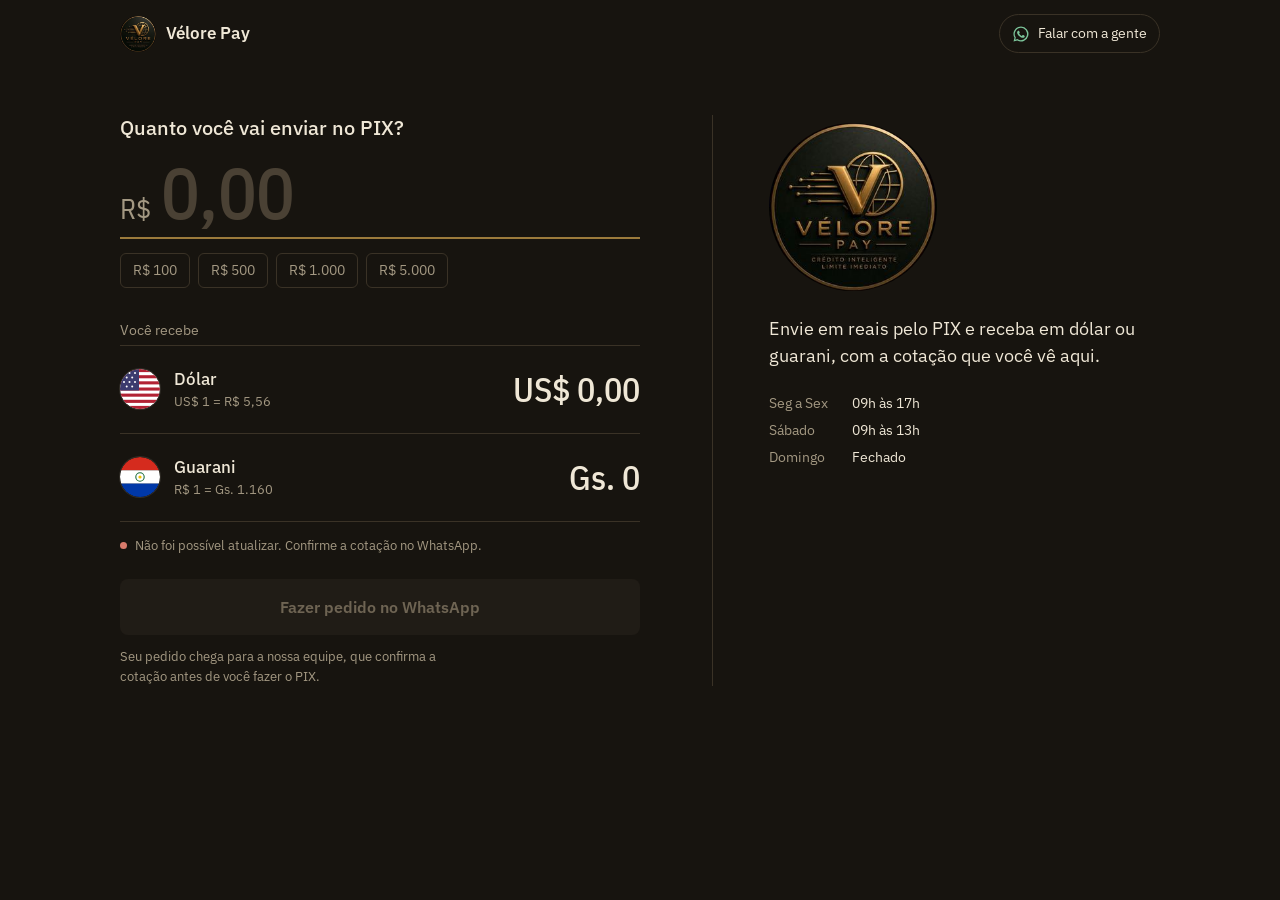
==== commit 4116ef04: "Opcionais no painel: taxa de serviço por faixa, retirada/entrega e arredondamento do guarani Co-Auth" ====
--- a/index.html
+++ b/index.html
@@ -45,6 +45,14 @@
         <button type="button" data-v="5000">5.000</button>
       </div>
 
+      <fieldset class="forma" id="forma" hidden>
+        <legend>Como quer receber</legend>
+        <label><input type="radio" name="forma" value="retirada" checked /><span>Retirar com a gente<small>Sem custo</small></span></label>
+        <label><input type="radio" name="forma" value="entrega" /><span>Entrega<small id="lblEntrega"></small></span></label>
+      </fieldset>
+
+      <dl class="descontos" id="descontos" hidden></dl>
+
       <p class="recebe-rotulo">Você recebe</p>
       <ul class="resultados">
         <li class="linha" data-moeda="usd">
@@ -68,7 +76,7 @@
               <circle cx="20" cy="20" r="4.2" fill="none" stroke="#1B6B3A" stroke-width="1.1"/><circle cx="20" cy="20" r="1.6" fill="#F2C200"/>
             </g>
           </svg>
-          <div class="nome"><strong>Guarani</strong><span id="taxaPYG">R$ 1 = Gs. —</span></div>
+          <div class="nome"><strong>Guarani</strong><span id="taxaPYG">R$ 1 = Gs. —</span><span id="notasPYG" hidden></span></div>
           <output class="montante" id="outPYG" for="valorBRL">Gs. 0</output>
         </li>
       </ul>
@@ -76,6 +84,7 @@
       <p class="atualizacao"><span class="ponto" id="ponto"></span><span id="status">Carregando a cotação de hoje</span></p>
 
       <button class="acao" id="btnPedido" type="button" disabled>Fazer pedido no WhatsApp</button>
+      <p class="nota" id="notaTaxa" hidden></p>
       <p class="nota">Seu pedido chega para a nossa equipe, que confirma a cotação antes de você fazer o PIX.</p>
     </section>
 
@@ -96,6 +105,8 @@
         <label><input type="radio" name="moeda" value="pyg" /><span id="opPYG">Guarani</span></label>
       </fieldset>
       <label class="campo">Seu nome<input id="nome" autocomplete="name" required /></label>
+      <label class="campo" id="campoPonto" hidden>Onde vai retirar<select id="pontoRetirada"></select></label>
+      <label class="campo" id="campoEndereco" hidden>Endereço para entrega<input id="endereco" autocomplete="street-address" /></label>
       <p class="resumo" id="resumo"></p>
       <div class="folha-botoes">
         <button type="button" class="secundario" data-fechar>Voltar</button>
--- a/styles.css
+++ b/styles.css
@@ -96,3 +96,20 @@
 .folha-botoes{display:grid;grid-template-columns:auto 1fr;gap:10px}
 .secundario{background:none;border:1px solid var(--fio);border-radius:8px;padding:0 18px;cursor:pointer}
 .escolha small{display:block;font-size:13px;color:var(--apagado);font-variant-numeric:tabular-nums;margin-top:2px}
+
+/* opcionais */
+.forma{border:0;display:grid;grid-template-columns:1fr 1fr;gap:8px;margin:-12px 0 28px}
+.forma legend{font-size:14px;color:var(--apagado);margin-bottom:8px}
+.forma label{position:relative}
+.forma input{position:absolute;opacity:0}
+.forma span{display:block;border:1px solid var(--fio);border-radius:8px;padding:10px 12px;cursor:pointer;font-size:15px}
+.forma small{display:block;font-size:13px;color:var(--apagado)}
+.forma input:checked+span{border-color:var(--ouro);background:rgba(201,163,92,.08)}
+.forma input:focus-visible+span{outline:2px solid var(--ouro);outline-offset:2px}
+.descontos{display:grid;grid-template-columns:1fr auto;gap:4px 16px;font-size:14px;margin:-12px 0 24px;font-variant-numeric:tabular-nums}
+.descontos dt{color:var(--apagado)}
+.descontos dd{text-align:right}
+.descontos .total{padding-top:6px;border-top:1px solid var(--fio);color:var(--marfim)}
+.campo select{background:var(--tinta);border:1px solid var(--fio);border-radius:8px;padding:12px;color:var(--marfim);font-size:16px;outline:0}
+.nome span{display:block}
+.descontos{column-gap:0}.descontos dt,.descontos dd{padding-left:0}.descontos dd{padding-left:16px}
